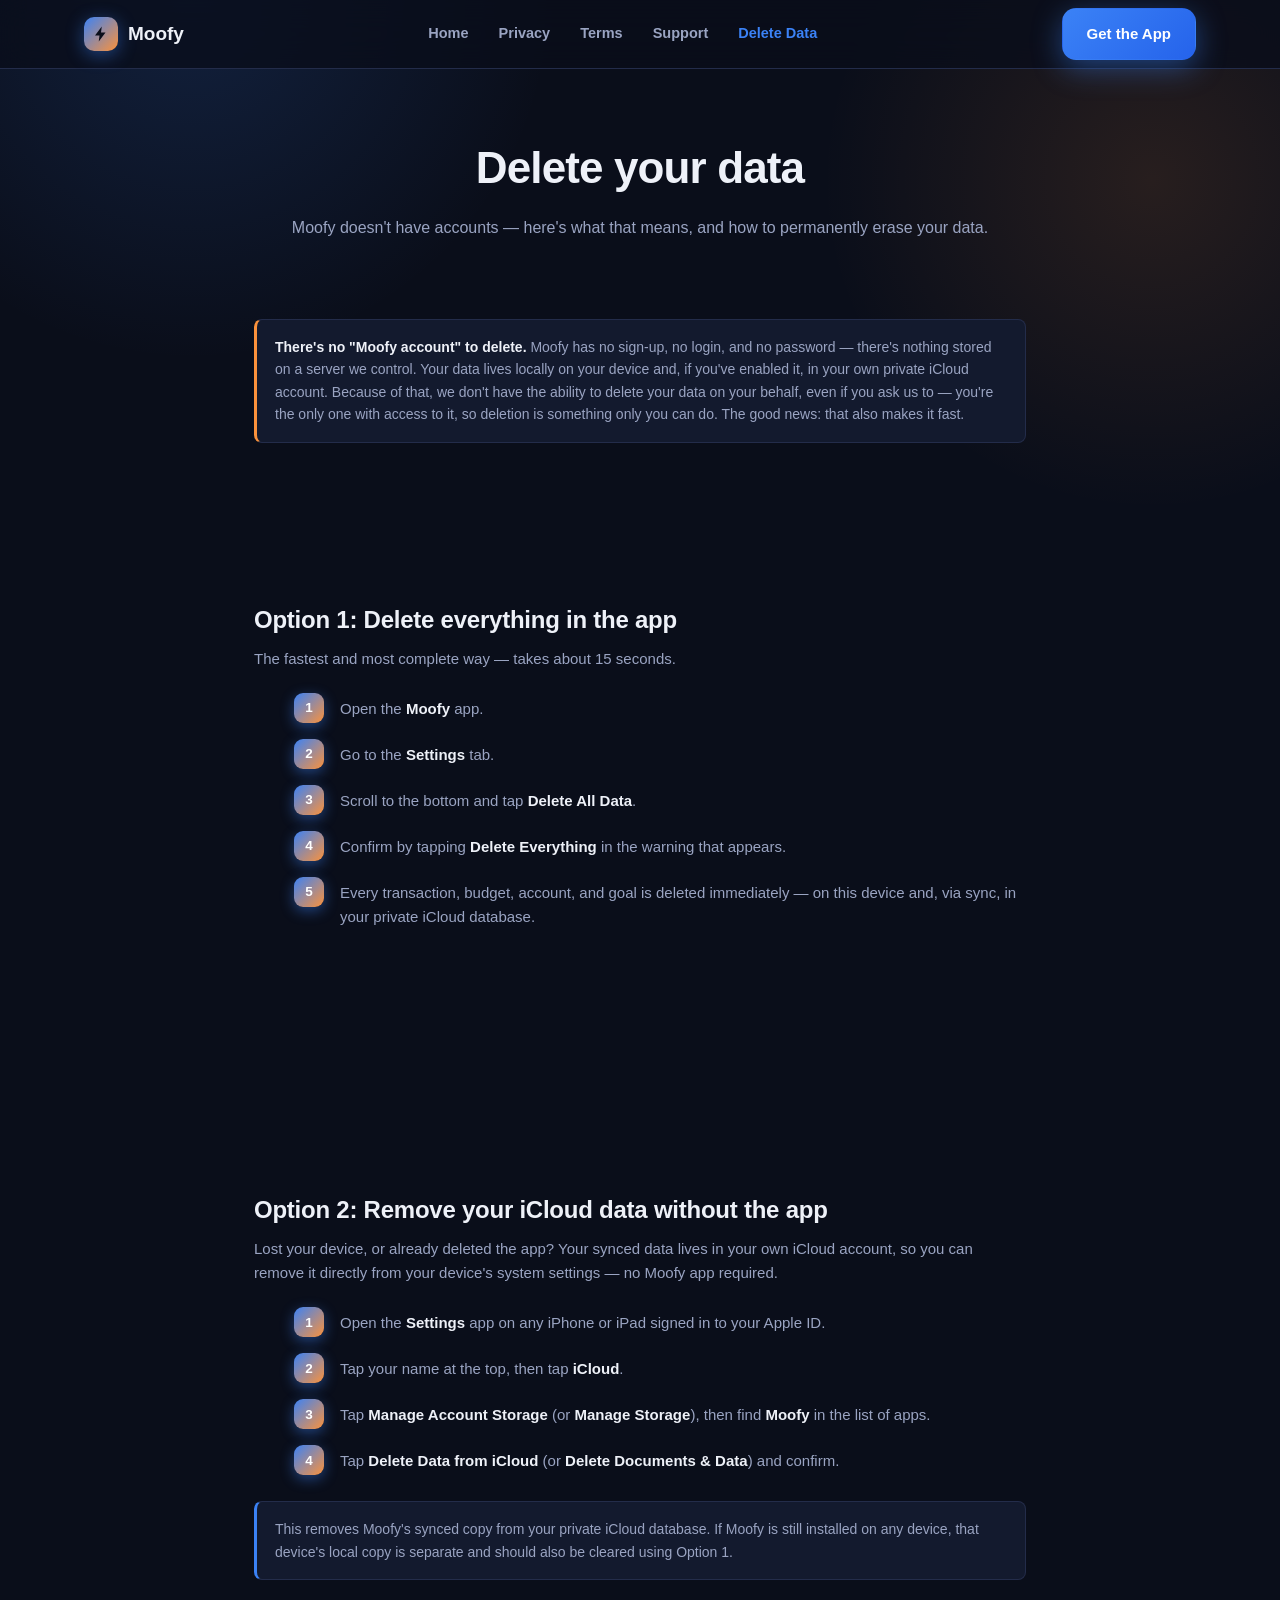
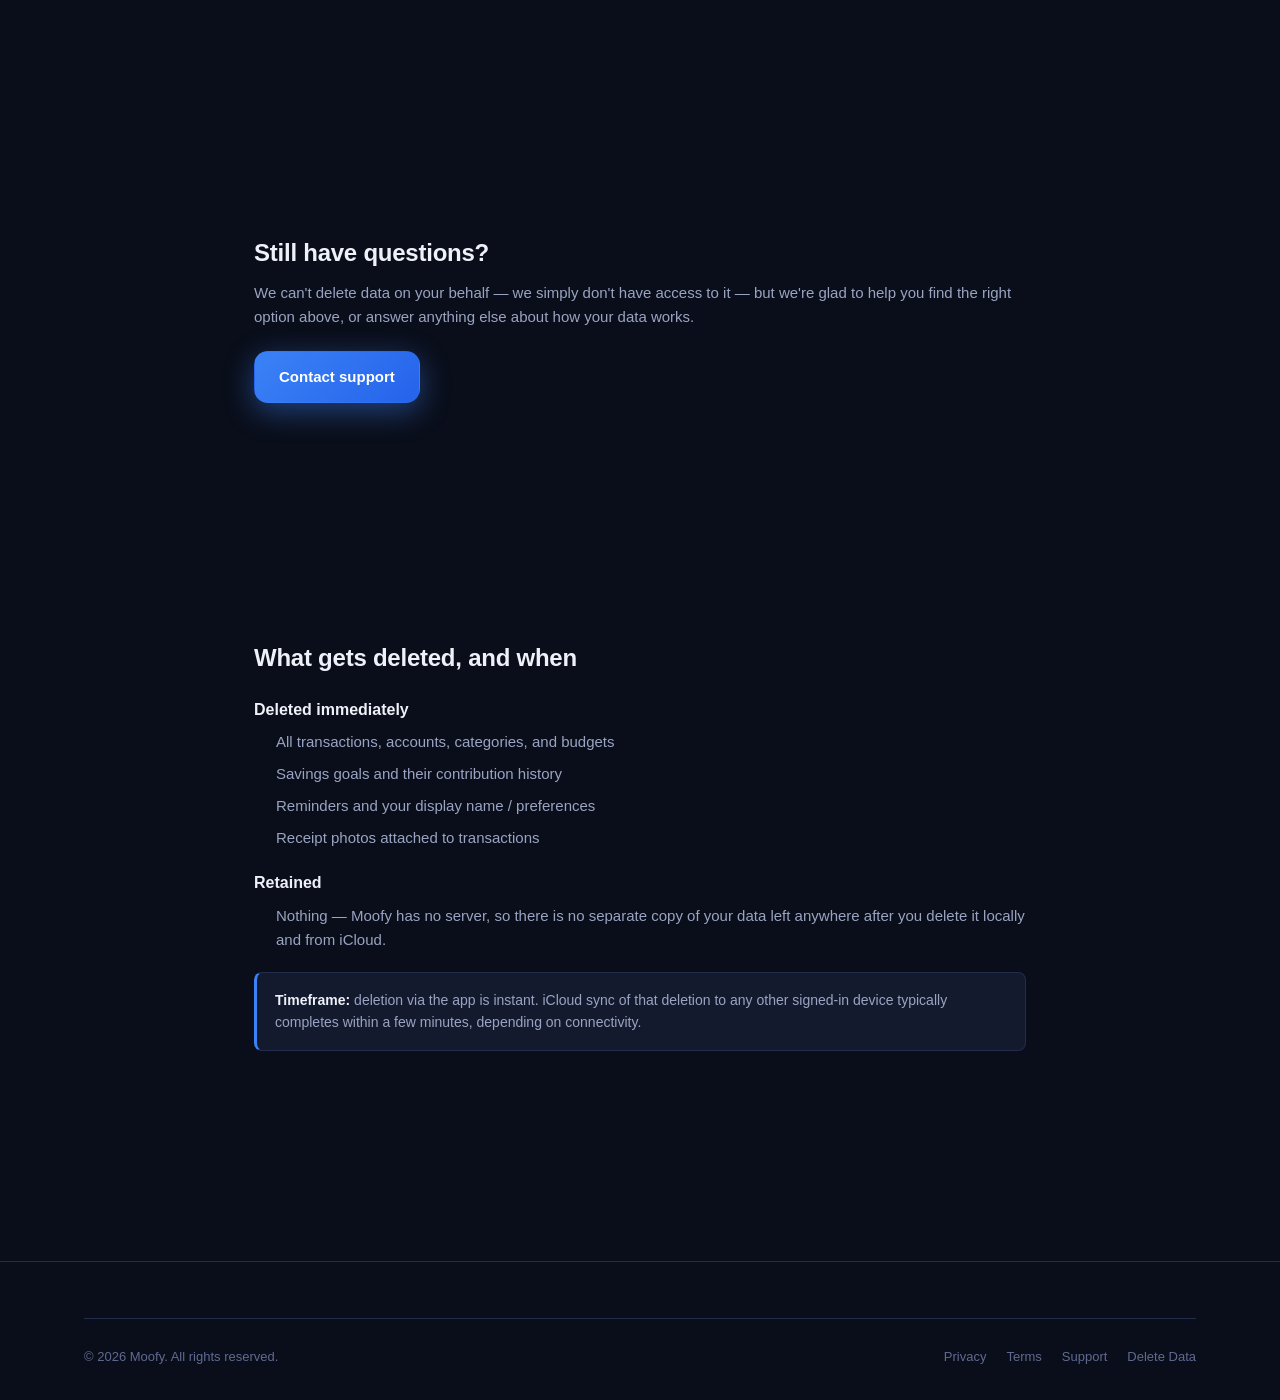
==== delete-account.html @ 9ff7795d "Publish Moofy website Landing page, Privacy Policy, Terms of Service, Support, and Delete Data pages" ====
<!doctype html>
<html lang="en">
<head>
<meta charset="UTF-8" />
<meta name="viewport" content="width=device-width, initial-scale=1.0" />
<title>Delete Your Data — Moofy</title>
<meta name="description" content="Moofy has no accounts to delete — here's how to permanently erase your data, directly on your device." />
<link rel="stylesheet" href="assets/css/style.css" />
</head>
<body>

<nav class="site-nav">
  <div class="wrap">
    <a class="brand" href="index.html">
      <span class="brand-mark"><svg viewBox="0 0 24 24" fill="none"><path d="M13 2 4 14h6l-1 8 9-12h-6z" fill="#0a0e1a" /></svg></span>
      Moofy
    </a>
    <ul class="nav-links" id="nav-links">
      <li><a href="index.html">Home</a></li>
      <li><a href="privacy.html">Privacy</a></li>
      <li><a href="terms.html">Terms</a></li>
      <li><a href="support.html">Support</a></li>
      <li><a href="delete-account.html">Delete Data</a></li>
    </ul>
    <div class="nav-cta"><a class="btn btn-primary" href="index.html#download">Get the App</a></div>
    <button class="nav-toggle" aria-label="Toggle navigation menu" aria-expanded="false">
      <svg viewBox="0 0 24 24" fill="none" stroke="currentColor" stroke-width="2" stroke-linecap="round"><path d="M3 6h18M3 12h18M3 18h18" /></svg>
    </button>
  </div>
</nav>

<header class="page-hero">
  <div class="wrap">
    <h1>Delete your data</h1>
    <p class="updated" style="font-family:inherit;font-size:16px;color:var(--text-muted)">
      Moofy doesn't have accounts — here's what that means, and how to permanently erase your data.
    </p>
  </div>
</header>

<section style="padding-top:20px">
  <div class="wrap" style="max-width:820px">

    <div class="callout orange" data-reveal>
      <strong>There's no "Moofy account" to delete.</strong> Moofy has no sign-up, no login, and no
      password — there's nothing stored on a server we control. Your data lives locally on your
      device and, if you've enabled it, in your own private iCloud account. Because of that, we
      don't have the ability to delete your data on your behalf, even if you ask us to — you're the
      only one with access to it, so deletion is something only you can do. The good news: that
      also makes it fast.
    </div>

    <!-- ==========================================================================
         METHOD 1 — In-app deletion (real feature: Settings → Delete All Data)
         ========================================================================== -->
    <section id="in-app" data-reveal>
      <h2 style="font-size:24px;margin:44px 0 8px;letter-spacing:-0.01em;">Option 1: Delete everything in the app</h2>
      <p style="color:var(--text-muted);font-size:15px;margin-bottom:22px;">
        The fastest and most complete way — takes about 15 seconds.
      </p>

      <ol class="ordered-steps">
        <li><span>Open the <strong>Moofy</strong> app.</span></li>
        <li><span>Go to the <strong>Settings</strong> tab.</span></li>
        <li><span>Scroll to the bottom and tap <strong>Delete All Data</strong>.</span></li>
        <li><span>Confirm by tapping <strong>Delete Everything</strong> in the warning that appears.</span></li>
        <li><span>Every transaction, budget, account, and goal is deleted immediately — on this device and, via sync, in your private iCloud database.</span></li>
      </ol>
    </section>

    <!-- ==========================================================================
         METHOD 2 — iCloud storage management (for when the app isn't installed)
         ========================================================================== -->
    <section id="icloud-removal" data-reveal>
      <h2 style="font-size:24px;margin:44px 0 8px;letter-spacing:-0.01em;">Option 2: Remove your iCloud data without the app</h2>
      <p style="color:var(--text-muted);font-size:15px;margin-bottom:22px;">
        Lost your device, or already deleted the app? Your synced data lives in your own iCloud
        account, so you can remove it directly from your device's system settings — no Moofy app
        required.
      </p>

      <ol class="ordered-steps">
        <li><span>Open the <strong>Settings</strong> app on any iPhone or iPad signed in to your Apple ID.</span></li>
        <li><span>Tap your name at the top, then tap <strong>iCloud</strong>.</span></li>
        <li><span>Tap <strong>Manage Account Storage</strong> (or <strong>Manage Storage</strong>), then find <strong>Moofy</strong> in the list of apps.</span></li>
        <li><span>Tap <strong>Delete Data from iCloud</strong> (or <strong>Delete Documents &amp; Data</strong>) and confirm.</span></li>
      </ol>

      <div class="callout">
        This removes Moofy's synced copy from your private iCloud database. If Moofy is still
        installed on any device, that device's local copy is separate and should also be cleared
        using <a class="inline-link" href="#in-app">Option 1</a>.
      </div>
    </section>

    <!-- ==========================================================================
         STILL NEED HELP
         ========================================================================== -->
    <section id="need-help" data-reveal>
      <h2 style="font-size:24px;margin:44px 0 8px;letter-spacing:-0.01em;">Still have questions?</h2>
      <p style="color:var(--text-muted);font-size:15px;margin-bottom:22px;">
        We can't delete data on your behalf — we simply don't have access to it — but we're glad to
        help you find the right option above, or answer anything else about how your data works.
      </p>
      <a class="btn btn-primary" href="support.html#contact-form">Contact support</a>
    </section>

    <!-- ==========================================================================
         WHAT GETS DELETED
         ========================================================================== -->
    <section id="what-happens" data-reveal>
      <h2 style="font-size:24px;margin:44px 0 8px;letter-spacing:-0.01em;">What gets deleted, and when</h2>

      <h3 style="font-size:16px;margin:20px 0 8px;">Deleted immediately</h3>
      <ul style="color:var(--text-muted);font-size:15px;">
        <li style="margin-bottom:8px;padding-left:22px;position:relative;">All transactions, accounts, categories, and budgets</li>
        <li style="margin-bottom:8px;padding-left:22px;position:relative;">Savings goals and their contribution history</li>
        <li style="margin-bottom:8px;padding-left:22px;position:relative;">Reminders and your display name / preferences</li>
        <li style="margin-bottom:8px;padding-left:22px;position:relative;">Receipt photos attached to transactions</li>
      </ul>

      <h3 style="font-size:16px;margin:20px 0 8px;">Retained</h3>
      <ul style="color:var(--text-muted);font-size:15px;">
        <li style="margin-bottom:8px;padding-left:22px;position:relative;">Nothing — Moofy has no server, so there is no separate copy of your data left anywhere after you delete it locally and from iCloud.</li>
      </ul>

      <div class="callout" style="margin-top:20px;">
        <strong>Timeframe:</strong> deletion via the app is instant. iCloud sync of that deletion to
        any other signed-in device typically completes within a few minutes, depending on
        connectivity.
      </div>
    </section>

  </div>
</section>

<footer class="site-footer">
  <div class="wrap">
    <div class="footer-bottom">
      <span>© <span data-year></span> Moofy. All rights reserved.</span>
      <ul style="display:flex;gap:20px;list-style:none;padding:0;margin:0;">
        <li><a href="privacy.html">Privacy</a></li>
        <li><a href="terms.html">Terms</a></li>
        <li><a href="support.html">Support</a></li>
        <li><a href="delete-account.html">Delete Data</a></li>
      </ul>
    </div>
  </div>
</footer>

<script src="assets/js/main.js"></script>
</body>
</html>
---- assets/css/style.css ----
/* ==========================================================================
   Nova — Universal App Website Template
   Theme: blue + orange "high-tech" with glow effects
   Vanilla CSS only — no build step, no framework, safe to deploy anywhere.
   ========================================================================== */

/* ---- Design tokens ------------------------------------------------------ */
:root {
  /* Base surfaces */
  --bg: #0a0e1a;
  --bg-elevated: #0f1526;
  --surface: #131a2e;
  --surface-2: #1a2340;
  --border: #232c4a;

  /* Text */
  --text: #eef1f8;
  --text-muted: #9aa4c2;
  --text-faint: #5f6a91;

  /* Brand */
  --blue: #3b82f6;
  --blue-strong: #2563eb;
  --blue-glow: rgba(59, 130, 246, 0.45);
  --orange: #fb923c;
  --orange-strong: #f97316;
  --orange-glow: rgba(251, 146, 60, 0.45);

  /* Semantic */
  --good: #34d399;
  --radius-sm: 8px;
  --radius-md: 14px;
  --radius-lg: 22px;
  --shadow-card: 0 10px 40px rgba(0, 0, 0, 0.35);
  --max-width: 1160px;
}

/* ---- Reset --------------------------------------------------------------- */
*, *::before, *::after { box-sizing: border-box; }
html { scroll-behavior: smooth; }
body {
  margin: 0;
  background: var(--bg);
  color: var(--text);
  font-family: -apple-system, BlinkMacSystemFont, "Segoe UI", Roboto, Helvetica, Arial, sans-serif;
  line-height: 1.6;
  -webkit-font-smoothing: antialiased;
  overflow-x: hidden;
}
img, svg { max-width: 100%; display: block; }
a { color: inherit; text-decoration: none; }
ul { margin: 0; padding: 0; list-style: none; }
h1, h2, h3, h4, p { margin: 0; }
button { font: inherit; cursor: pointer; }

/* Background: subtle radial glow field, fixed so it doesn't repeat per section */
body {
  background-image:
    radial-gradient(600px circle at 15% 0%, rgba(59, 130, 246, 0.16), transparent 60%),
    radial-gradient(600px circle at 90% 20%, rgba(251, 146, 60, 0.12), transparent 55%);
  background-attachment: fixed;
  background-repeat: no-repeat;
}

.wrap {
  max-width: var(--max-width);
  margin: 0 auto;
  padding: 0 24px;
}

.mono {
  font-family: ui-monospace, SFMono-Regular, Menlo, Consolas, monospace;
  letter-spacing: 0.02em;
}

/* ---- Buttons -------------------------------------------------------------- */
.btn {
  display: inline-flex;
  align-items: center;
  justify-content: center;
  gap: 8px;
  padding: 13px 24px;
  border-radius: var(--radius-md);
  font-weight: 700;
  font-size: 15px;
  border: 1px solid transparent;
  transition: transform 0.18s ease, box-shadow 0.18s ease, border-color 0.18s ease;
  white-space: nowrap;
}
.btn:hover { transform: translateY(-2px); }

.btn-primary {
  background: linear-gradient(135deg, var(--blue) 0%, var(--blue-strong) 100%);
  color: #ffffff;
  box-shadow: 0 8px 30px var(--blue-glow);
}
.btn-primary:hover { box-shadow: 0 12px 40px var(--blue-glow); }

.btn-accent {
  background: linear-gradient(135deg, var(--orange) 0%, var(--orange-strong) 100%);
  color: #10131f;
  box-shadow: 0 8px 30px var(--orange-glow);
}
.btn-accent:hover { box-shadow: 0 12px 40px var(--orange-glow); }

.btn-ghost {
  background: var(--surface);
  color: var(--text);
  border-color: var(--border);
}
.btn-ghost:hover { border-color: var(--blue); }

.btn-block { width: 100%; }

/* Store badges (drawn in CSS/SVG — no external image dependency) */
.store-badges { display: flex; flex-wrap: wrap; gap: 14px; }
.store-badge {
  display: inline-flex;
  align-items: center;
  gap: 10px;
  padding: 11px 20px;
  border-radius: var(--radius-md);
  background: var(--surface-2);
  border: 1px solid var(--border);
  transition: border-color 0.18s ease, transform 0.18s ease;
}
.store-badge:hover { border-color: var(--blue); transform: translateY(-2px); }
.store-badge svg { width: 22px; height: 22px; flex-shrink: 0; }
.store-badge .store-text { display: flex; flex-direction: column; line-height: 1.15; }
.store-badge .store-text small { font-size: 10.5px; color: var(--text-muted); text-transform: uppercase; letter-spacing: 0.06em; }
.store-badge .store-text strong { font-size: 15.5px; }

/* ---- Nav ------------------------------------------------------------------ */
.site-nav {
  position: sticky;
  top: 0;
  z-index: 50;
  background: rgba(10, 14, 26, 0.78);
  backdrop-filter: blur(16px);
  -webkit-backdrop-filter: blur(16px);
  border-bottom: 1px solid var(--border);
}
.site-nav .wrap {
  display: flex;
  align-items: center;
  justify-content: space-between;
  height: 68px;
}
.brand {
  display: flex;
  align-items: center;
  gap: 10px;
  font-weight: 800;
  font-size: 19px;
}
.brand-mark {
  width: 34px;
  height: 34px;
  border-radius: 10px;
  background: linear-gradient(135deg, var(--blue) 0%, var(--orange) 100%);
  display: flex;
  align-items: center;
  justify-content: center;
  box-shadow: 0 4px 18px var(--blue-glow);
  flex-shrink: 0;
}
.brand-mark svg { width: 18px; height: 18px; }

.nav-links {
  display: flex;
  align-items: center;
  gap: 30px;
  font-size: 14.5px;
  font-weight: 600;
  color: var(--text-muted);
}
.nav-links a:hover { color: var(--text); }
.nav-links a.active { color: var(--blue); }

.nav-cta { display: flex; align-items: center; gap: 12px; }
.nav-toggle {
  display: none;
  background: transparent;
  border: 1px solid var(--border);
  border-radius: 8px;
  width: 40px;
  height: 40px;
  align-items: center;
  justify-content: center;
  color: var(--text);
}
.nav-toggle svg { width: 20px; height: 20px; }

@media (max-width: 860px) {
  .nav-links {
    position: fixed; inset: 68px 0 0 0; height: calc(100vh - 68px);
    flex-direction: column; align-items: flex-start; gap: 4px;
    background: var(--bg-elevated); padding: 20px 24px;
    transform: translateX(100%); transition: transform 0.25s ease;
    overflow-y: auto;
  }
  .nav-links.open { transform: translateX(0); }
  .nav-links a { width: 100%; padding: 14px 0; border-bottom: 1px solid var(--border); }
  .nav-cta { display: none; }
  .nav-toggle { display: inline-flex; }
}

/* ---- Sections -------------------------------------------------------------- */
section { padding: 96px 0; position: relative; }
.section-head { max-width: 640px; margin: 0 auto 56px; text-align: center; }
.kicker {
  display: inline-flex; align-items: center; gap: 8px;
  font-size: 12.5px; font-weight: 700; letter-spacing: 0.08em; text-transform: uppercase;
  color: var(--orange); margin-bottom: 16px;
}
.kicker::before { content: ""; width: 7px; height: 7px; border-radius: 50%; background: var(--orange); box-shadow: 0 0 10px var(--orange-glow); }
.section-head h2 { font-size: clamp(28px, 3.6vw, 40px); letter-spacing: -0.02em; margin-bottom: 14px; }
.section-head p { font-size: 16.5px; color: var(--text-muted); }

/* ---- Hero -------------------------------------------------------------- */
.hero { padding: 88px 0 60px; overflow: hidden; }
.hero-grid {
  display: grid; grid-template-columns: 1.05fr 0.95fr; gap: 60px; align-items: center;
}
@media (max-width: 900px) { .hero-grid { grid-template-columns: 1fr; gap: 48px; } }

.hero-title {
  font-size: clamp(38px, 5.4vw, 60px); line-height: 1.05; letter-spacing: -0.025em;
  margin-bottom: 20px;
}
.hero-title .gradient-text {
  background: linear-gradient(120deg, var(--blue) 0%, var(--orange) 100%);
  -webkit-background-clip: text; background-clip: text; color: transparent;
}
.hero-sub { font-size: 18px; color: var(--text-muted); max-width: 48ch; margin-bottom: 34px; }
.hero-actions { display: flex; flex-wrap: wrap; gap: 14px; margin-bottom: 30px; }
.hero-meta { display: flex; flex-wrap: wrap; gap: 24px; font-size: 13.5px; color: var(--text-muted); }
.hero-meta span { display: flex; align-items: center; gap: 7px; }
.hero-meta svg { width: 15px; height: 15px; color: var(--good); flex-shrink: 0; }

/* Phone mockup — pure CSS, no external image assets required */
.phone-stage { display: flex; justify-content: center; position: relative; }
.phone-glow {
  position: absolute; width: 340px; height: 340px; border-radius: 50%;
  background: radial-gradient(circle, var(--blue-glow), transparent 70%);
  filter: blur(10px); z-index: 0;
}
.phone {
  position: relative; z-index: 1;
  width: 270px; border-radius: 46px; background: #05070d;
  padding: 14px; box-shadow: var(--shadow-card), 0 0 60px rgba(59, 130, 246, 0.18);
  border: 1px solid #1c2440;
}
.phone-screen {
  border-radius: 34px; overflow: hidden; background: var(--bg-elevated);
  aspect-ratio: 9 / 19.5; display: flex; flex-direction: column;
}
.phone-notch { height: 26px; display: flex; align-items: center; justify-content: center; }
.phone-notch::before { content: ""; width: 90px; height: 22px; border-radius: 12px; background: #05070d; }
.phone-body { flex: 1; padding: 6px 14px 18px; display: flex; flex-direction: column; gap: 12px; }
.phone-card {
  background: linear-gradient(135deg, var(--blue) 0%, var(--blue-strong) 100%);
  border-radius: 18px; padding: 16px; color: #fff;
}
.phone-card .label { font-size: 10px; text-transform: uppercase; letter-spacing: 0.08em; opacity: 0.75; margin-bottom: 6px; }
.phone-card .value { font-size: 24px; font-weight: 800; }
.phone-row { display: flex; align-items: center; gap: 10px; padding: 8px 2px; }
.phone-row .dot { width: 30px; height: 30px; border-radius: 9px; flex-shrink: 0; }
.phone-row .lines { flex: 1; display: flex; flex-direction: column; gap: 5px; }
.phone-row .l1 { height: 7px; width: 65%; border-radius: 4px; background: var(--surface-2); }
.phone-row .l2 { height: 6px; width: 40%; border-radius: 3px; background: var(--border); }
.phone-tabbar { height: 56px; margin-top: auto; display: flex; align-items: center; justify-content: space-around; border-top: 1px solid var(--border); }
.phone-tabbar span { width: 20px; height: 20px; border-radius: 6px; background: var(--surface-2); }
.phone-tabbar span:first-child { background: var(--orange); box-shadow: 0 0 10px var(--orange-glow); }

.hero-float {
  position: absolute; z-index: 2; display: flex; align-items: center; gap: 8px;
  background: var(--surface); border: 1px solid var(--border); border-radius: 14px;
  padding: 10px 14px; font-size: 12.5px; font-weight: 700; box-shadow: var(--shadow-card);
}
.hero-float.a { top: 10%; left: -6%; color: var(--orange); }
.hero-float.b { bottom: 14%; right: -8%; color: var(--good); }
@media (max-width: 900px) { .hero-float { display: none; } }

/* ---- Trust bar ----------------------------------------------------------- */
.trust-bar { padding: 32px 0; border-top: 1px solid var(--border); border-bottom: 1px solid var(--border); }
.trust-bar .wrap { display: flex; flex-wrap: wrap; justify-content: center; gap: 40px; }
.trust-item { display: flex; align-items: center; gap: 10px; color: var(--text-muted); font-size: 14px; font-weight: 600; }
.trust-item svg { width: 18px; height: 18px; color: var(--blue); }

/* ---- Features -------------------------------------------------------------- */
.features-grid { display: grid; grid-template-columns: repeat(3, 1fr); gap: 22px; }
@media (max-width: 900px) { .features-grid { grid-template-columns: repeat(2, 1fr); } }
@media (max-width: 600px) { .features-grid { grid-template-columns: 1fr; } }

.feature-card {
  background: var(--surface); border: 1px solid var(--border); border-radius: var(--radius-lg);
  padding: 28px; transition: border-color 0.2s ease, transform 0.2s ease;
}
.feature-card:hover { border-color: var(--blue); transform: translateY(-3px); }
.feature-icon {
  width: 48px; height: 48px; border-radius: 14px; display: flex; align-items: center; justify-content: center;
  margin-bottom: 18px;
}
.feature-icon svg { width: 22px; height: 22px; }
.feature-card h3 { font-size: 17px; margin-bottom: 10px; letter-spacing: -0.01em; }
.feature-card p { font-size: 14.5px; color: var(--text-muted); }

/* ---- Screenshots ------------------------------------------------------------ */
.screens-strip {
  display: flex; gap: 26px; overflow-x: auto; padding: 12px 4px 30px;
  scroll-snap-type: x proximity;
}
.screens-strip .phone { flex-shrink: 0; scroll-snap-align: center; width: 230px; }
.screens-strip .phone-card { background: linear-gradient(135deg, var(--orange) 0%, var(--orange-strong) 100%); }

/* ---- Steps / How it works ---------------------------------------------------- */
.steps-grid { display: grid; grid-template-columns: repeat(4, 1fr); gap: 22px; }
@media (max-width: 900px) { .steps-grid { grid-template-columns: repeat(2, 1fr); } }
@media (max-width: 560px) { .steps-grid { grid-template-columns: 1fr; } }
.step-card { position: relative; padding: 26px 22px; background: var(--surface); border: 1px solid var(--border); border-radius: var(--radius-lg); }
.step-num {
  font-family: ui-monospace, monospace; font-size: 13px; font-weight: 700; color: var(--orange);
  margin-bottom: 14px; display: inline-block;
}
.step-card h3 { font-size: 15.5px; margin-bottom: 8px; }
.step-card p { font-size: 13.5px; color: var(--text-muted); }

/* ---- Pricing-ish CTA band ----------------------------------------------------- */
.cta-band {
  background: linear-gradient(135deg, var(--surface) 0%, var(--surface-2) 100%);
  border: 1px solid var(--border); border-radius: 28px; padding: 56px 40px; text-align: center;
  box-shadow: var(--shadow-card);
}
.cta-band h2 { font-size: clamp(26px, 3.4vw, 36px); margin-bottom: 14px; letter-spacing: -0.02em; }
.cta-band p { color: var(--text-muted); font-size: 16px; margin-bottom: 30px; max-width: 52ch; margin-left: auto; margin-right: auto; }
.cta-band .store-badges { justify-content: center; }

/* ---- FAQ (accordion) ---------------------------------------------------------- */
.faq-list { max-width: 760px; margin: 0 auto; display: flex; flex-direction: column; gap: 12px; }
.faq-item { background: var(--surface); border: 1px solid var(--border); border-radius: var(--radius-md); overflow: hidden; }
.faq-question {
  width: 100%; display: flex; align-items: center; justify-content: space-between; gap: 16px;
  padding: 20px 22px; background: transparent; border: none; color: var(--text);
  font-size: 15.5px; font-weight: 700; text-align: left;
}
.faq-question .chev { width: 18px; height: 18px; color: var(--blue); transition: transform 0.25s ease; flex-shrink: 0; }
.faq-item.open .faq-question .chev { transform: rotate(180deg); }
.faq-answer { max-height: 0; overflow: hidden; transition: max-height 0.3s ease; }
.faq-answer-inner { padding: 0 22px 20px; color: var(--text-muted); font-size: 14.5px; line-height: 1.65; }
.faq-item.open .faq-answer { max-height: 400px; }

/* ---- Footer -------------------------------------------------------------------- */
.site-footer { border-top: 1px solid var(--border); padding: 56px 0 32px; }
.footer-grid { display: grid; grid-template-columns: 1.4fr repeat(3, 1fr); gap: 40px; margin-bottom: 44px; }
@media (max-width: 760px) { .footer-grid { grid-template-columns: 1fr 1fr; } }
.footer-brand p { color: var(--text-muted); font-size: 14px; margin-top: 14px; max-width: 32ch; }
.footer-col h4 { font-size: 12.5px; text-transform: uppercase; letter-spacing: 0.08em; color: var(--text-faint); margin-bottom: 16px; }
.footer-col ul { display: flex; flex-direction: column; gap: 11px; }
.footer-col a { font-size: 14.5px; color: var(--text-muted); }
.footer-col a:hover { color: var(--blue); }
.footer-bottom {
  display: flex; flex-wrap: wrap; align-items: center; justify-content: space-between; gap: 14px;
  padding-top: 28px; border-top: 1px solid var(--border);
  font-size: 13px; color: var(--text-faint);
}
.footer-social { display: flex; gap: 12px; }
.footer-social a {
  width: 34px; height: 34px; border-radius: 9px; background: var(--surface); border: 1px solid var(--border);
  display: flex; align-items: center; justify-content: center;
}
.footer-social a:hover { border-color: var(--blue); }
.footer-social svg { width: 15px; height: 15px; }

/* ==========================================================================
   Legal / content pages (Privacy, Terms, Support, Delete Account)
   ========================================================================== */
.page-hero { padding: 64px 0 40px; text-align: center; }
.page-hero h1 { font-size: clamp(30px, 4.2vw, 44px); letter-spacing: -0.02em; margin-bottom: 12px; }
.page-hero p.updated { color: var(--text-faint); font-size: 13.5px; font-family: ui-monospace, monospace; }

.legal-layout { display: grid; grid-template-columns: 240px 1fr; gap: 48px; align-items: start; }
@media (max-width: 860px) { .legal-layout { grid-template-columns: 1fr; } }

.legal-toc {
  position: sticky; top: 96px;
  background: var(--surface); border: 1px solid var(--border); border-radius: var(--radius-lg);
  padding: 20px;
}
.legal-toc h4 { font-size: 12px; text-transform: uppercase; letter-spacing: 0.07em; color: var(--text-faint); margin-bottom: 14px; }
.legal-toc ul { display: flex; flex-direction: column; gap: 10px; }
.legal-toc a { font-size: 13.5px; color: var(--text-muted); display: block; padding: 4px 0; }
.legal-toc a:hover, .legal-toc a.active { color: var(--blue); }
@media (max-width: 860px) { .legal-toc { position: static; } }

.legal-content { max-width: 74ch; }
.legal-content section { padding: 0 0 40px; scroll-margin-top: 96px; }
.legal-content h2 { font-size: 21px; margin-bottom: 14px; letter-spacing: -0.01em; }
.legal-content h3 { font-size: 16.5px; margin: 22px 0 10px; }
.legal-content p { color: var(--text-muted); font-size: 15px; margin-bottom: 14px; }
.legal-content ul { margin-bottom: 14px; padding-left: 4px; }
.legal-content li {
  color: var(--text-muted); font-size: 15px; margin-bottom: 8px; padding-left: 22px; position: relative;
}
.legal-content li::before {
  content: ""; position: absolute; left: 0; top: 9px; width: 6px; height: 6px; border-radius: 50%;
  background: var(--orange);
}
.legal-content a.inline-link { color: var(--blue); text-decoration: underline; text-underline-offset: 3px; }
.legal-content strong { color: var(--text); }

.callout {
  background: var(--surface); border: 1px solid var(--border); border-left: 3px solid var(--blue);
  border-radius: var(--radius-sm); padding: 16px 18px; margin: 18px 0; font-size: 14px; color: var(--text-muted);
}
.callout.orange { border-left-color: var(--orange); }
.callout strong { color: var(--text); }

.contact-card-grid { display: grid; grid-template-columns: repeat(3, 1fr); gap: 18px; margin: 8px 0 12px; }
@media (max-width: 760px) { .contact-card-grid { grid-template-columns: 1fr; } }
.contact-card {
  background: var(--surface); border: 1px solid var(--border); border-radius: var(--radius-md);
  padding: 20px; text-align: center;
}
.contact-card .icon-badge {
  width: 42px; height: 42px; border-radius: 12px; margin: 0 auto 12px;
  display: flex; align-items: center; justify-content: center;
}
.contact-card .icon-badge svg { width: 19px; height: 19px; }
.contact-card h4 { font-size: 14.5px; margin-bottom: 6px; }
.contact-card p { font-size: 13px; color: var(--text-muted); margin-bottom: 0; }

/* ---- Contact / delete-account forms --------------------------------------------- */
.form-card {
  background: var(--surface); border: 1px solid var(--border); border-radius: var(--radius-lg);
  padding: 32px; box-shadow: var(--shadow-card);
}
.form-row { margin-bottom: 20px; }
.form-row label { display: block; font-size: 13.5px; font-weight: 700; margin-bottom: 8px; color: var(--text); }
.form-row .hint { font-size: 12.5px; color: var(--text-faint); margin-top: 6px; }
.form-row input,
.form-row select,
.form-row textarea {
  width: 100%; background: var(--bg-elevated); border: 1px solid var(--border); border-radius: var(--radius-sm);
  padding: 12px 14px; color: var(--text); font: inherit; font-size: 14.5px;
  transition: border-color 0.18s ease, box-shadow 0.18s ease;
}
.form-row input:focus,
.form-row select:focus,
.form-row textarea:focus {
  outline: none; border-color: var(--blue); box-shadow: 0 0 0 3px rgba(59, 130, 246, 0.18);
}
.form-row textarea { resize: vertical; min-height: 130px; }
.form-two-col { display: grid; grid-template-columns: 1fr 1fr; gap: 18px; }
@media (max-width: 600px) { .form-two-col { grid-template-columns: 1fr; } }

.form-status {
  display: none; margin-top: 18px; padding: 14px 16px; border-radius: var(--radius-sm);
  font-size: 14px; border: 1px solid var(--good); background: rgba(52, 211, 153, 0.08); color: var(--good);
}
.form-status.visible { display: block; }

.checkbox-row { display: flex; align-items: flex-start; gap: 10px; }
.checkbox-row input { width: auto; margin-top: 3px; }
.checkbox-row label { font-size: 13.5px; font-weight: 500; color: var(--text-muted); }

/* Email template block on the delete-account page */
.email-template {
  background: var(--bg-elevated); border: 1px solid var(--border); border-radius: var(--radius-md);
  padding: 22px; font-family: ui-monospace, SFMono-Regular, Menlo, monospace; font-size: 13.5px;
  color: var(--text-muted); line-height: 1.7; white-space: pre-wrap; position: relative;
}
.copy-btn {
  position: absolute; top: 14px; right: 14px; font-size: 12px; font-weight: 700;
  background: var(--surface-2); border: 1px solid var(--border); color: var(--text);
  border-radius: 7px; padding: 7px 12px;
}
.copy-btn:hover { border-color: var(--blue); }
.copy-btn.copied { border-color: var(--good); color: var(--good); }

/* Numbered step list used for deletion instructions */
.ordered-steps { counter-reset: step; display: flex; flex-direction: column; gap: 16px; margin: 18px 0 26px; }
.ordered-steps li {
  counter-increment: step; list-style: none; display: flex; gap: 16px; align-items: flex-start;
  padding: 0; margin: 0;
}
.ordered-steps li::before {
  content: counter(step);
  flex-shrink: 0; width: 30px; height: 30px; border-radius: 9px;
  background: linear-gradient(135deg, var(--blue) 0%, var(--orange) 100%);
  color: #fff; font-weight: 800; font-size: 13.5px;
  display: flex; align-items: center; justify-content: center;
  box-shadow: 0 4px 14px var(--blue-glow);
}
.ordered-steps li span { padding-top: 4px; color: var(--text-muted); font-size: 15px; }
.ordered-steps li span strong { color: var(--text); }

/* ---- Reveal-on-scroll utility (progressive enhancement, see main.js) ----------- */
[data-reveal] { opacity: 0; transform: translateY(18px); transition: opacity 0.6s ease, transform 0.6s ease; }
[data-reveal].revealed { opacity: 1; transform: translateY(0); }

/* ---- Misc ------------------------------------------------------------------------ */
.divider { height: 1px; background: var(--border); margin: 0; }
::selection { background: var(--blue); color: #fff; }

/* Reduced motion */
@media (prefers-reduced-motion: reduce) {
  * { transition-duration: 0.01ms !important; animation-duration: 0.01ms !important; }
  html { scroll-behavior: auto; }
}
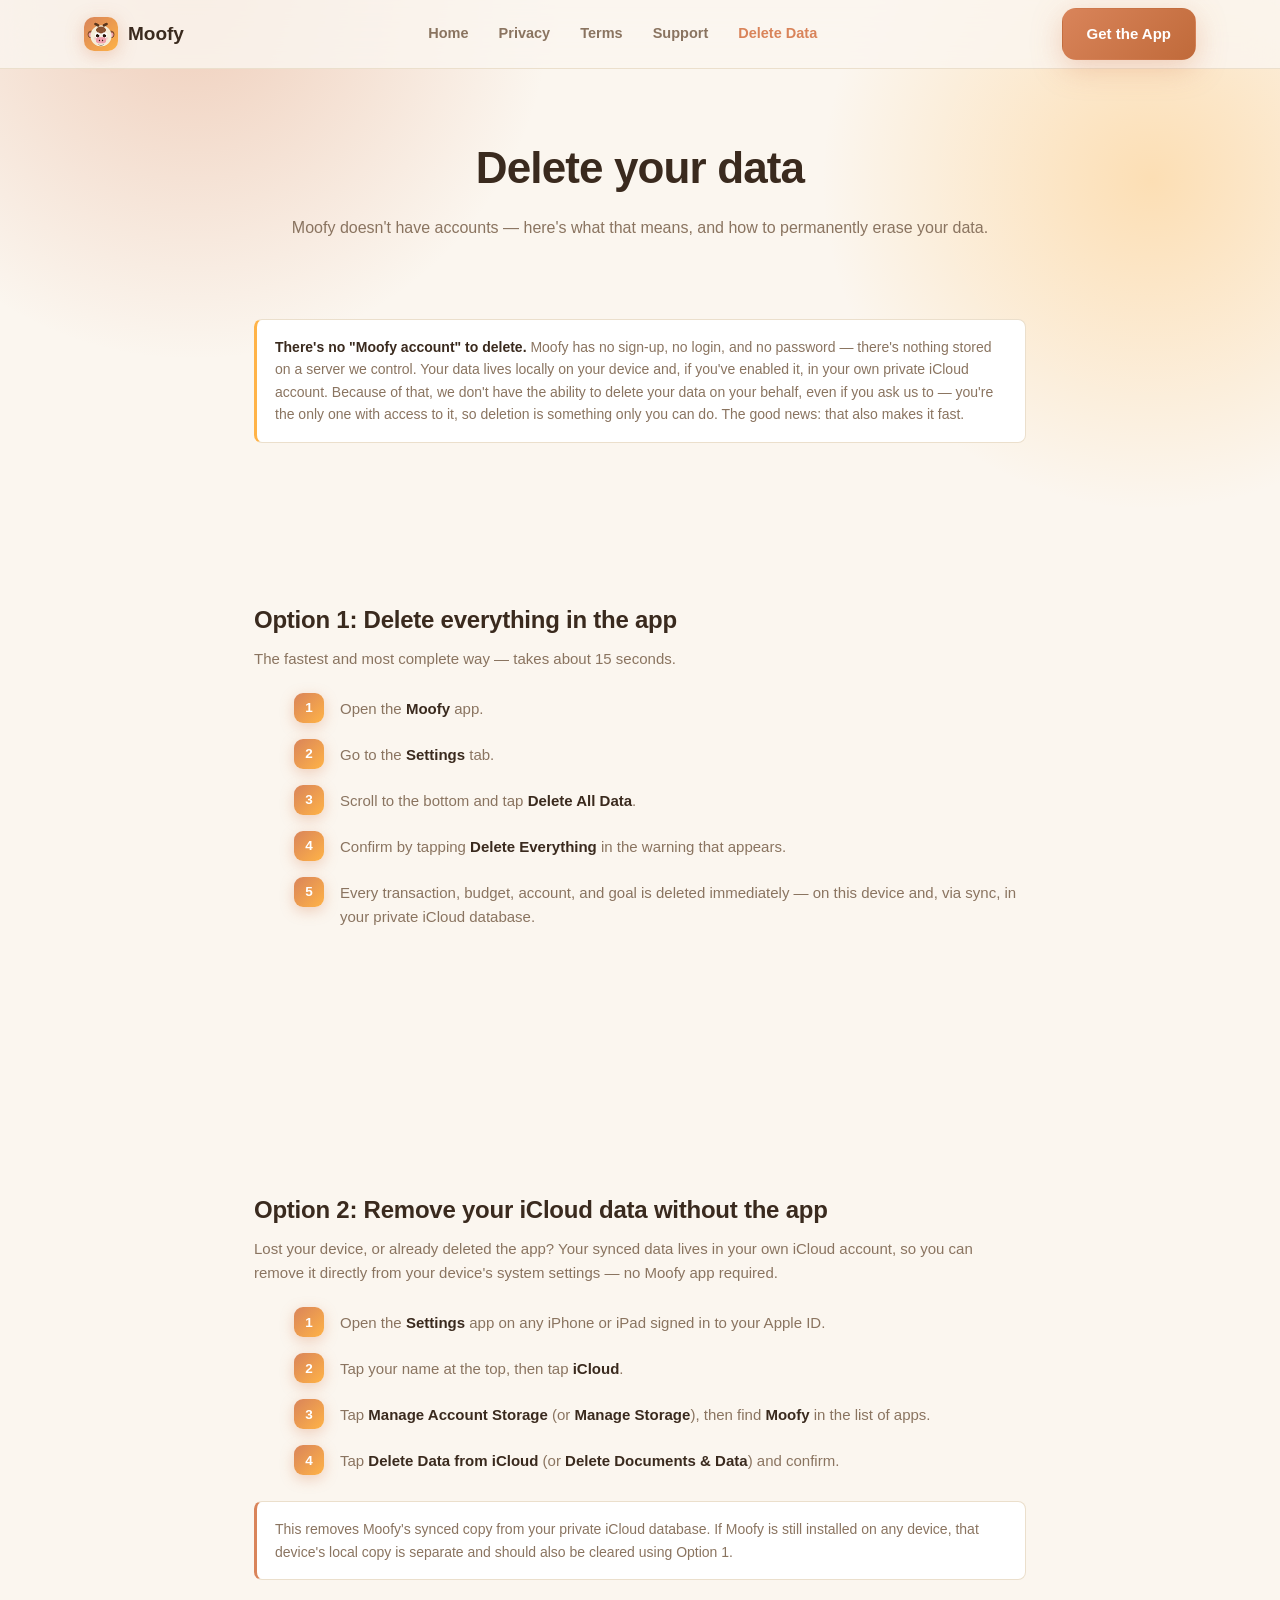
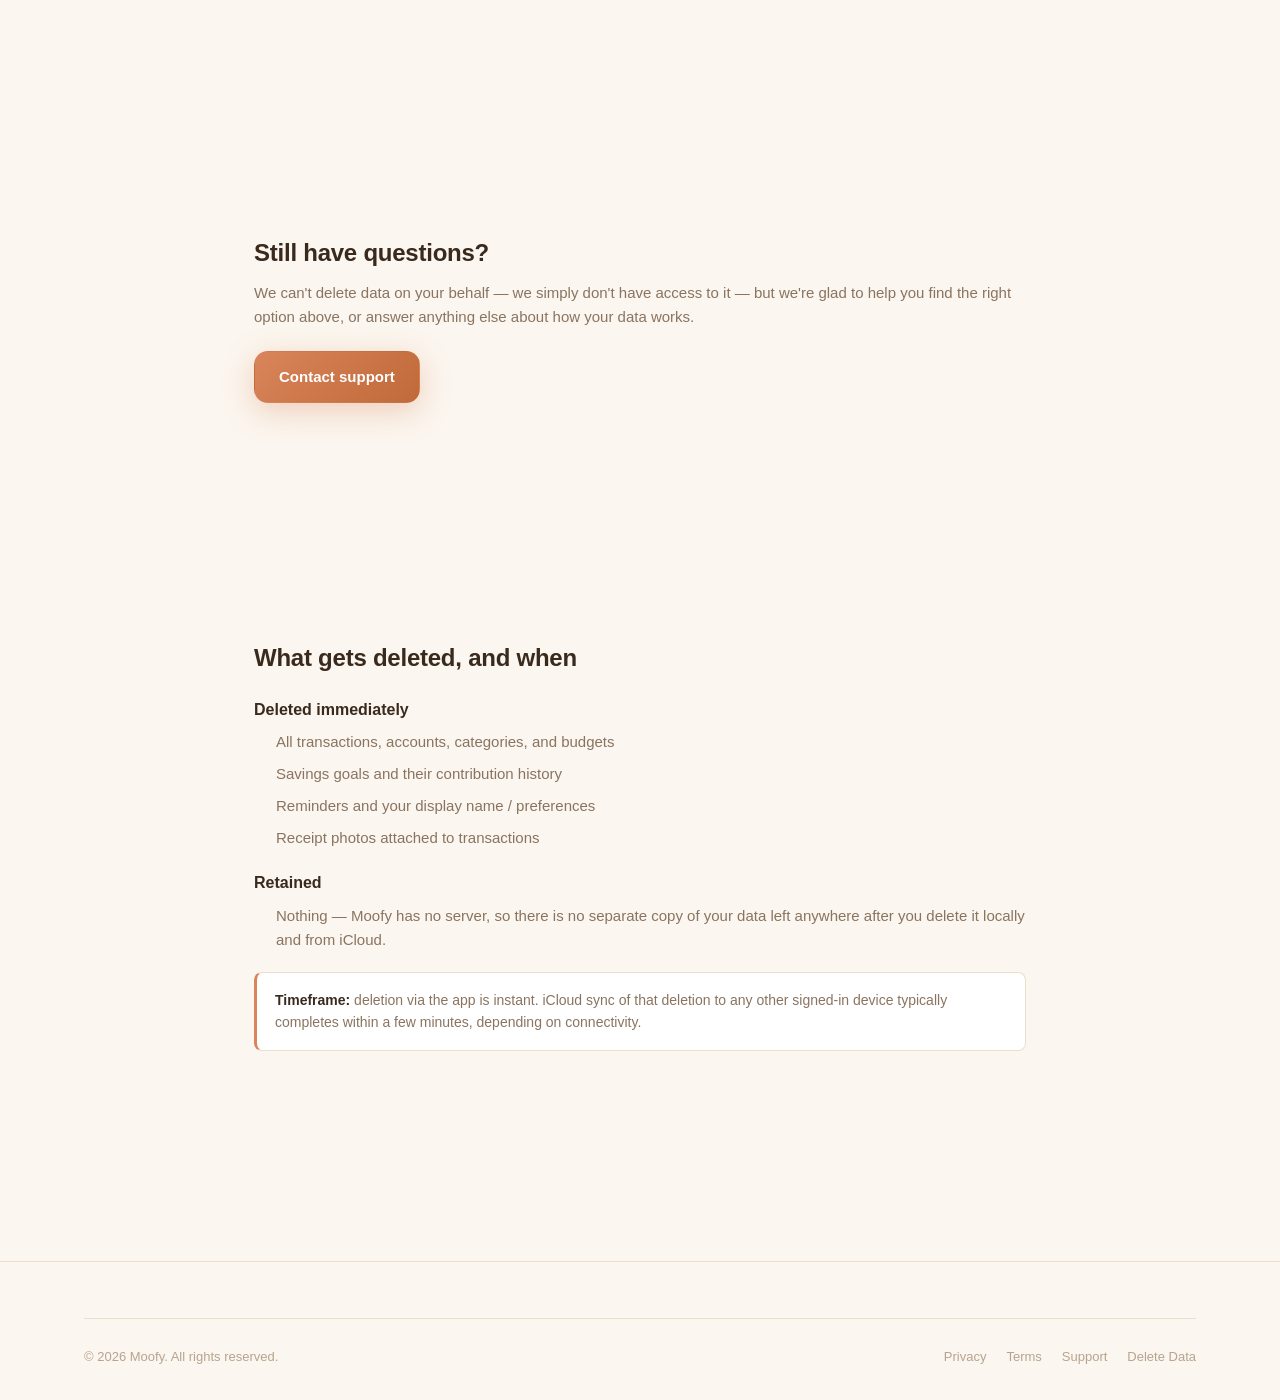
==== commit 221dce3a: "Retheme site to match real app colors, add real icon and 4th screenshot Replace the generic blue/ora" ====
--- a/delete-account.html
+++ b/delete-account.html
@@ -5,6 +5,8 @@
 <meta name="viewport" content="width=device-width, initial-scale=1.0" />
 <title>Delete Your Data — Moofy</title>
 <meta name="description" content="Moofy has no accounts to delete — here's how to permanently erase your data, directly on your device." />
+<link rel="icon" href="assets/icon/favicon-32.png" sizes="32x32" />
+<link rel="apple-touch-icon" href="assets/icon/moofy-icon-256.png" />
 <link rel="stylesheet" href="assets/css/style.css" />
 </head>
 <body>
@@ -12,7 +14,7 @@
 <nav class="site-nav">
   <div class="wrap">
     <a class="brand" href="index.html">
-      <span class="brand-mark"><svg viewBox="0 0 24 24" fill="none"><path d="M13 2 4 14h6l-1 8 9-12h-6z" fill="#0a0e1a" /></svg></span>
+      <span class="brand-mark"><img src="assets/icon/moofy-icon-64.png" alt="" width="34" height="34" /></span>
       Moofy
     </a>
     <ul class="nav-links" id="nav-links">
--- a/assets/css/style.css
+++ b/assets/css/style.css
@@ -1,38 +1,78 @@
 /* ==========================================================================
-   Nova — Universal App Website Template
-   Theme: blue + orange "high-tech" with glow effects
+   Moofy — Marketing Website
+   Theme: matches the real app (AppTheme.swift) — warm cream + terracotta,
+   with the same semantic colors (income green, expense red, savings purple)
+   used throughout the app itself. Light by default; dark via prefers-color-scheme,
+   same as the app's own light/dark support.
    Vanilla CSS only — no build step, no framework, safe to deploy anywhere.
    ========================================================================== */
 
 /* ---- Design tokens ------------------------------------------------------ */
 :root {
-  /* Base surfaces */
-  --bg: #0a0e1a;
-  --bg-elevated: #0f1526;
-  --surface: #131a2e;
-  --surface-2: #1a2340;
-  --border: #232c4a;
+  /* Base surfaces — matches MoofyBackground / MoofyCard (light) */
+  --bg: #fbf6ef;
+  --bg-elevated: #fbead2;
+  --surface: #ffffff;
+  --surface-2: #fbead2;
+  --border: #ebdfcc;
 
   /* Text */
-  --text: #eef1f8;
-  --text-muted: #9aa4c2;
-  --text-faint: #5f6a91;
-
-  /* Brand */
-  --blue: #3b82f6;
-  --blue-strong: #2563eb;
-  --blue-glow: rgba(59, 130, 246, 0.45);
-  --orange: #fb923c;
-  --orange-strong: #f97316;
-  --orange-glow: rgba(251, 146, 60, 0.45);
-
-  /* Semantic */
-  --good: #34d399;
+  --text: #3a2a1e;
+  --text-muted: #8a7460;
+  --text-faint: #b7a48f;
+
+  /* Brand — matches MoofyPrimary → MoofyGradientEnd */
+  --accent: #d9845a;
+  --accent-strong: #c06a3a;
+  --accent-glow: rgba(217, 132, 90, 0.35);
+  --gold: #ffb347;
+  --gold-strong: #e8912e;
+  --gold-glow: rgba(255, 179, 71, 0.35);
+
+  /* Semantic — matches AppTheme.Colors exactly */
+  --good: #22c55e;
+  --bad: #ef4444;
+  --info: #3b82f6;
+  --saving: #8b5cf6;
+
+  --nav-overlay: rgba(251, 246, 239, 0.82);
   --radius-sm: 8px;
   --radius-md: 14px;
   --radius-lg: 22px;
-  --shadow-card: 0 10px 40px rgba(0, 0, 0, 0.35);
+  --shadow-card: 0 10px 36px rgba(58, 42, 30, 0.12);
   --max-width: 1160px;
+  color-scheme: light;
+}
+
+@media (prefers-color-scheme: dark) {
+  :root {
+    /* Matches MoofyBackground / MoofyCard (dark) */
+    --bg: #1b140f;
+    --bg-elevated: #2e2116;
+    --surface: #2a2220;
+    --surface-2: #3e2c1e;
+    --border: #3a2c20;
+
+    --text: #f3e8d9;
+    --text-muted: #b7a088;
+    --text-faint: #8a7460;
+
+    --accent: #e39566;
+    --accent-strong: #efad82;
+    --accent-glow: rgba(227, 149, 102, 0.35);
+    --gold: #ffb347;
+    --gold-strong: #ffc670;
+    --gold-glow: rgba(255, 179, 71, 0.28);
+
+    --good: #57c67f;
+    --bad: #f87171;
+    --info: #60a5fa;
+    --saving: #a78bfa;
+
+    --nav-overlay: rgba(27, 20, 15, 0.82);
+    --shadow-card: 0 10px 40px rgba(0, 0, 0, 0.4);
+    color-scheme: dark;
+  }
 }
 
 /* ---- Reset --------------------------------------------------------------- */
@@ -56,8 +96,8 @@
 /* Background: subtle radial glow field, fixed so it doesn't repeat per section */
 body {
   background-image:
-    radial-gradient(600px circle at 15% 0%, rgba(59, 130, 246, 0.16), transparent 60%),
-    radial-gradient(600px circle at 90% 20%, rgba(251, 146, 60, 0.12), transparent 55%);
+    radial-gradient(600px circle at 15% 0%, var(--accent-glow), transparent 60%),
+    radial-gradient(600px circle at 90% 20%, var(--gold-glow), transparent 55%);
   background-attachment: fixed;
   background-repeat: no-repeat;
 }
@@ -90,25 +130,25 @@
 .btn:hover { transform: translateY(-2px); }
 
 .btn-primary {
-  background: linear-gradient(135deg, var(--blue) 0%, var(--blue-strong) 100%);
+  background: linear-gradient(135deg, var(--accent) 0%, var(--accent-strong) 100%);
   color: #ffffff;
-  box-shadow: 0 8px 30px var(--blue-glow);
-}
-.btn-primary:hover { box-shadow: 0 12px 40px var(--blue-glow); }
+  box-shadow: 0 8px 30px var(--accent-glow);
+}
+.btn-primary:hover { box-shadow: 0 12px 40px var(--accent-glow); }
 
 .btn-accent {
-  background: linear-gradient(135deg, var(--orange) 0%, var(--orange-strong) 100%);
+  background: linear-gradient(135deg, var(--gold) 0%, var(--gold-strong) 100%);
   color: #10131f;
-  box-shadow: 0 8px 30px var(--orange-glow);
-}
-.btn-accent:hover { box-shadow: 0 12px 40px var(--orange-glow); }
+  box-shadow: 0 8px 30px var(--gold-glow);
+}
+.btn-accent:hover { box-shadow: 0 12px 40px var(--gold-glow); }
 
 .btn-ghost {
   background: var(--surface);
   color: var(--text);
   border-color: var(--border);
 }
-.btn-ghost:hover { border-color: var(--blue); }
+.btn-ghost:hover { border-color: var(--accent); }
 
 .btn-block { width: 100%; }
 
@@ -124,7 +164,7 @@
   border: 1px solid var(--border);
   transition: border-color 0.18s ease, transform 0.18s ease;
 }
-.store-badge:hover { border-color: var(--blue); transform: translateY(-2px); }
+.store-badge:hover { border-color: var(--accent); transform: translateY(-2px); }
 .store-badge svg { width: 22px; height: 22px; flex-shrink: 0; }
 .store-badge .store-text { display: flex; flex-direction: column; line-height: 1.15; }
 .store-badge .store-text small { font-size: 10.5px; color: var(--text-muted); text-transform: uppercase; letter-spacing: 0.06em; }
@@ -135,7 +175,7 @@
   position: sticky;
   top: 0;
   z-index: 50;
-  background: rgba(10, 14, 26, 0.78);
+  background: var(--nav-overlay);
   backdrop-filter: blur(16px);
   -webkit-backdrop-filter: blur(16px);
   border-bottom: 1px solid var(--border);
@@ -157,14 +197,14 @@
   width: 34px;
   height: 34px;
   border-radius: 10px;
-  background: linear-gradient(135deg, var(--blue) 0%, var(--orange) 100%);
   display: flex;
   align-items: center;
   justify-content: center;
-  box-shadow: 0 4px 18px var(--blue-glow);
+  box-shadow: 0 4px 18px var(--accent-glow);
   flex-shrink: 0;
-}
-.brand-mark svg { width: 18px; height: 18px; }
+  overflow: hidden;
+}
+.brand-mark img { width: 100%; height: 100%; object-fit: cover; display: block; }
 
 .nav-links {
   display: flex;
@@ -175,7 +215,7 @@
   color: var(--text-muted);
 }
 .nav-links a:hover { color: var(--text); }
-.nav-links a.active { color: var(--blue); }
+.nav-links a.active { color: var(--accent); }
 
 .nav-cta { display: flex; align-items: center; gap: 12px; }
 .nav-toggle {
@@ -211,9 +251,9 @@
 .kicker {
   display: inline-flex; align-items: center; gap: 8px;
   font-size: 12.5px; font-weight: 700; letter-spacing: 0.08em; text-transform: uppercase;
-  color: var(--orange); margin-bottom: 16px;
-}
-.kicker::before { content: ""; width: 7px; height: 7px; border-radius: 50%; background: var(--orange); box-shadow: 0 0 10px var(--orange-glow); }
+  color: var(--gold); margin-bottom: 16px;
+}
+.kicker::before { content: ""; width: 7px; height: 7px; border-radius: 50%; background: var(--gold); box-shadow: 0 0 10px var(--gold-glow); }
 .section-head h2 { font-size: clamp(28px, 3.6vw, 40px); letter-spacing: -0.02em; margin-bottom: 14px; }
 .section-head p { font-size: 16.5px; color: var(--text-muted); }
 
@@ -229,7 +269,7 @@
   margin-bottom: 20px;
 }
 .hero-title .gradient-text {
-  background: linear-gradient(120deg, var(--blue) 0%, var(--orange) 100%);
+  background: linear-gradient(120deg, var(--accent) 0%, var(--gold) 100%);
   -webkit-background-clip: text; background-clip: text; color: transparent;
 }
 .hero-sub { font-size: 18px; color: var(--text-muted); max-width: 48ch; margin-bottom: 34px; }
@@ -242,43 +282,31 @@
 .phone-stage { display: flex; justify-content: center; position: relative; }
 .phone-glow {
   position: absolute; width: 340px; height: 340px; border-radius: 50%;
-  background: radial-gradient(circle, var(--blue-glow), transparent 70%);
+  background: radial-gradient(circle, var(--accent-glow), transparent 70%);
   filter: blur(10px); z-index: 0;
 }
 .phone {
   position: relative; z-index: 1;
-  width: 270px; border-radius: 46px; background: #05070d;
-  padding: 14px; box-shadow: var(--shadow-card), 0 0 60px rgba(59, 130, 246, 0.18);
-  border: 1px solid #1c2440;
+  width: 270px; border-radius: 46px; background: #100a07;
+  padding: 14px; box-shadow: var(--shadow-card), 0 0 60px var(--accent-glow);
+  border: 1px solid #2a1f18;
 }
 .phone-screen {
   border-radius: 34px; overflow: hidden; background: var(--bg-elevated);
   aspect-ratio: 9 / 19.5; display: flex; flex-direction: column;
 }
-.phone-notch { height: 26px; display: flex; align-items: center; justify-content: center; }
-.phone-notch::before { content: ""; width: 90px; height: 22px; border-radius: 12px; background: #05070d; }
-.phone-body { flex: 1; padding: 6px 14px 18px; display: flex; flex-direction: column; gap: 12px; }
-.phone-card {
-  background: linear-gradient(135deg, var(--blue) 0%, var(--blue-strong) 100%);
-  border-radius: 18px; padding: 16px; color: #fff;
-}
-.phone-card .label { font-size: 10px; text-transform: uppercase; letter-spacing: 0.08em; opacity: 0.75; margin-bottom: 6px; }
-.phone-card .value { font-size: 24px; font-weight: 800; }
-.phone-row { display: flex; align-items: center; gap: 10px; padding: 8px 2px; }
-.phone-row .dot { width: 30px; height: 30px; border-radius: 9px; flex-shrink: 0; }
-.phone-row .lines { flex: 1; display: flex; flex-direction: column; gap: 5px; }
-.phone-row .l1 { height: 7px; width: 65%; border-radius: 4px; background: var(--surface-2); }
-.phone-row .l2 { height: 6px; width: 40%; border-radius: 3px; background: var(--border); }
-.phone-tabbar { height: 56px; margin-top: auto; display: flex; align-items: center; justify-content: space-around; border-top: 1px solid var(--border); }
-.phone-tabbar span { width: 20px; height: 20px; border-radius: 6px; background: var(--surface-2); }
-.phone-tabbar span:first-child { background: var(--orange); box-shadow: 0 0 10px var(--orange-glow); }
+/* Real screenshots already include the status bar/Dynamic Island baked in,
+   so they render directly — no separate notch overlay needed on top. */
+.phone-screen img {
+  width: 100%; height: 100%; object-fit: cover; object-position: top; display: block;
+}
 
 .hero-float {
   position: absolute; z-index: 2; display: flex; align-items: center; gap: 8px;
   background: var(--surface); border: 1px solid var(--border); border-radius: 14px;
   padding: 10px 14px; font-size: 12.5px; font-weight: 700; box-shadow: var(--shadow-card);
 }
-.hero-float.a { top: 10%; left: -6%; color: var(--orange); }
+.hero-float.a { top: 10%; left: -6%; color: var(--gold); }
 .hero-float.b { bottom: 14%; right: -8%; color: var(--good); }
 @media (max-width: 900px) { .hero-float { display: none; } }
 
@@ -286,7 +314,7 @@
 .trust-bar { padding: 32px 0; border-top: 1px solid var(--border); border-bottom: 1px solid var(--border); }
 .trust-bar .wrap { display: flex; flex-wrap: wrap; justify-content: center; gap: 40px; }
 .trust-item { display: flex; align-items: center; gap: 10px; color: var(--text-muted); font-size: 14px; font-weight: 600; }
-.trust-item svg { width: 18px; height: 18px; color: var(--blue); }
+.trust-item svg { width: 18px; height: 18px; color: var(--accent); }
 
 /* ---- Features -------------------------------------------------------------- */
 .features-grid { display: grid; grid-template-columns: repeat(3, 1fr); gap: 22px; }
@@ -297,7 +325,7 @@
   background: var(--surface); border: 1px solid var(--border); border-radius: var(--radius-lg);
   padding: 28px; transition: border-color 0.2s ease, transform 0.2s ease;
 }
-.feature-card:hover { border-color: var(--blue); transform: translateY(-3px); }
+.feature-card:hover { border-color: var(--accent); transform: translateY(-3px); }
 .feature-icon {
   width: 48px; height: 48px; border-radius: 14px; display: flex; align-items: center; justify-content: center;
   margin-bottom: 18px;
@@ -312,7 +340,6 @@
   scroll-snap-type: x proximity;
 }
 .screens-strip .phone { flex-shrink: 0; scroll-snap-align: center; width: 230px; }
-.screens-strip .phone-card { background: linear-gradient(135deg, var(--orange) 0%, var(--orange-strong) 100%); }
 
 /* ---- Steps / How it works ---------------------------------------------------- */
 .steps-grid { display: grid; grid-template-columns: repeat(4, 1fr); gap: 22px; }
@@ -320,7 +347,7 @@
 @media (max-width: 560px) { .steps-grid { grid-template-columns: 1fr; } }
 .step-card { position: relative; padding: 26px 22px; background: var(--surface); border: 1px solid var(--border); border-radius: var(--radius-lg); }
 .step-num {
-  font-family: ui-monospace, monospace; font-size: 13px; font-weight: 700; color: var(--orange);
+  font-family: ui-monospace, monospace; font-size: 13px; font-weight: 700; color: var(--gold);
   margin-bottom: 14px; display: inline-block;
 }
 .step-card h3 { font-size: 15.5px; margin-bottom: 8px; }
@@ -344,7 +371,7 @@
   padding: 20px 22px; background: transparent; border: none; color: var(--text);
   font-size: 15.5px; font-weight: 700; text-align: left;
 }
-.faq-question .chev { width: 18px; height: 18px; color: var(--blue); transition: transform 0.25s ease; flex-shrink: 0; }
+.faq-question .chev { width: 18px; height: 18px; color: var(--accent); transition: transform 0.25s ease; flex-shrink: 0; }
 .faq-item.open .faq-question .chev { transform: rotate(180deg); }
 .faq-answer { max-height: 0; overflow: hidden; transition: max-height 0.3s ease; }
 .faq-answer-inner { padding: 0 22px 20px; color: var(--text-muted); font-size: 14.5px; line-height: 1.65; }
@@ -358,7 +385,7 @@
 .footer-col h4 { font-size: 12.5px; text-transform: uppercase; letter-spacing: 0.08em; color: var(--text-faint); margin-bottom: 16px; }
 .footer-col ul { display: flex; flex-direction: column; gap: 11px; }
 .footer-col a { font-size: 14.5px; color: var(--text-muted); }
-.footer-col a:hover { color: var(--blue); }
+.footer-col a:hover { color: var(--accent); }
 .footer-bottom {
   display: flex; flex-wrap: wrap; align-items: center; justify-content: space-between; gap: 14px;
   padding-top: 28px; border-top: 1px solid var(--border);
@@ -369,7 +396,7 @@
   width: 34px; height: 34px; border-radius: 9px; background: var(--surface); border: 1px solid var(--border);
   display: flex; align-items: center; justify-content: center;
 }
-.footer-social a:hover { border-color: var(--blue); }
+.footer-social a:hover { border-color: var(--accent); }
 .footer-social svg { width: 15px; height: 15px; }
 
 /* ==========================================================================
@@ -390,7 +417,7 @@
 .legal-toc h4 { font-size: 12px; text-transform: uppercase; letter-spacing: 0.07em; color: var(--text-faint); margin-bottom: 14px; }
 .legal-toc ul { display: flex; flex-direction: column; gap: 10px; }
 .legal-toc a { font-size: 13.5px; color: var(--text-muted); display: block; padding: 4px 0; }
-.legal-toc a:hover, .legal-toc a.active { color: var(--blue); }
+.legal-toc a:hover, .legal-toc a.active { color: var(--accent); }
 @media (max-width: 860px) { .legal-toc { position: static; } }
 
 .legal-content { max-width: 74ch; }
@@ -404,16 +431,16 @@
 }
 .legal-content li::before {
   content: ""; position: absolute; left: 0; top: 9px; width: 6px; height: 6px; border-radius: 50%;
-  background: var(--orange);
-}
-.legal-content a.inline-link { color: var(--blue); text-decoration: underline; text-underline-offset: 3px; }
+  background: var(--gold);
+}
+.legal-content a.inline-link { color: var(--accent); text-decoration: underline; text-underline-offset: 3px; }
 .legal-content strong { color: var(--text); }
 
 .callout {
-  background: var(--surface); border: 1px solid var(--border); border-left: 3px solid var(--blue);
+  background: var(--surface); border: 1px solid var(--border); border-left: 3px solid var(--accent);
   border-radius: var(--radius-sm); padding: 16px 18px; margin: 18px 0; font-size: 14px; color: var(--text-muted);
 }
-.callout.orange { border-left-color: var(--orange); }
+.callout.orange { border-left-color: var(--gold); }
 .callout strong { color: var(--text); }
 
 .contact-card-grid { display: grid; grid-template-columns: repeat(3, 1fr); gap: 18px; margin: 8px 0 12px; }
@@ -448,7 +475,7 @@
 .form-row input:focus,
 .form-row select:focus,
 .form-row textarea:focus {
-  outline: none; border-color: var(--blue); box-shadow: 0 0 0 3px rgba(59, 130, 246, 0.18);
+  outline: none; border-color: var(--accent); box-shadow: 0 0 0 3px var(--accent-glow);
 }
 .form-row textarea { resize: vertical; min-height: 130px; }
 .form-two-col { display: grid; grid-template-columns: 1fr 1fr; gap: 18px; }
@@ -456,7 +483,7 @@
 
 .form-status {
   display: none; margin-top: 18px; padding: 14px 16px; border-radius: var(--radius-sm);
-  font-size: 14px; border: 1px solid var(--good); background: rgba(52, 211, 153, 0.08); color: var(--good);
+  font-size: 14px; border: 1px solid var(--good); background: color-mix(in srgb, var(--good) 10%, transparent); color: var(--good);
 }
 .form-status.visible { display: block; }
 
@@ -475,7 +502,7 @@
   background: var(--surface-2); border: 1px solid var(--border); color: var(--text);
   border-radius: 7px; padding: 7px 12px;
 }
-.copy-btn:hover { border-color: var(--blue); }
+.copy-btn:hover { border-color: var(--accent); }
 .copy-btn.copied { border-color: var(--good); color: var(--good); }
 
 /* Numbered step list used for deletion instructions */
@@ -487,10 +514,10 @@
 .ordered-steps li::before {
   content: counter(step);
   flex-shrink: 0; width: 30px; height: 30px; border-radius: 9px;
-  background: linear-gradient(135deg, var(--blue) 0%, var(--orange) 100%);
+  background: linear-gradient(135deg, var(--accent) 0%, var(--gold) 100%);
   color: #fff; font-weight: 800; font-size: 13.5px;
   display: flex; align-items: center; justify-content: center;
-  box-shadow: 0 4px 14px var(--blue-glow);
+  box-shadow: 0 4px 14px var(--accent-glow);
 }
 .ordered-steps li span { padding-top: 4px; color: var(--text-muted); font-size: 15px; }
 .ordered-steps li span strong { color: var(--text); }
@@ -501,7 +528,7 @@
 
 /* ---- Misc ------------------------------------------------------------------------ */
 .divider { height: 1px; background: var(--border); margin: 0; }
-::selection { background: var(--blue); color: #fff; }
+::selection { background: var(--accent); color: #fff; }
 
 /* Reduced motion */
 @media (prefers-reduced-motion: reduce) {
